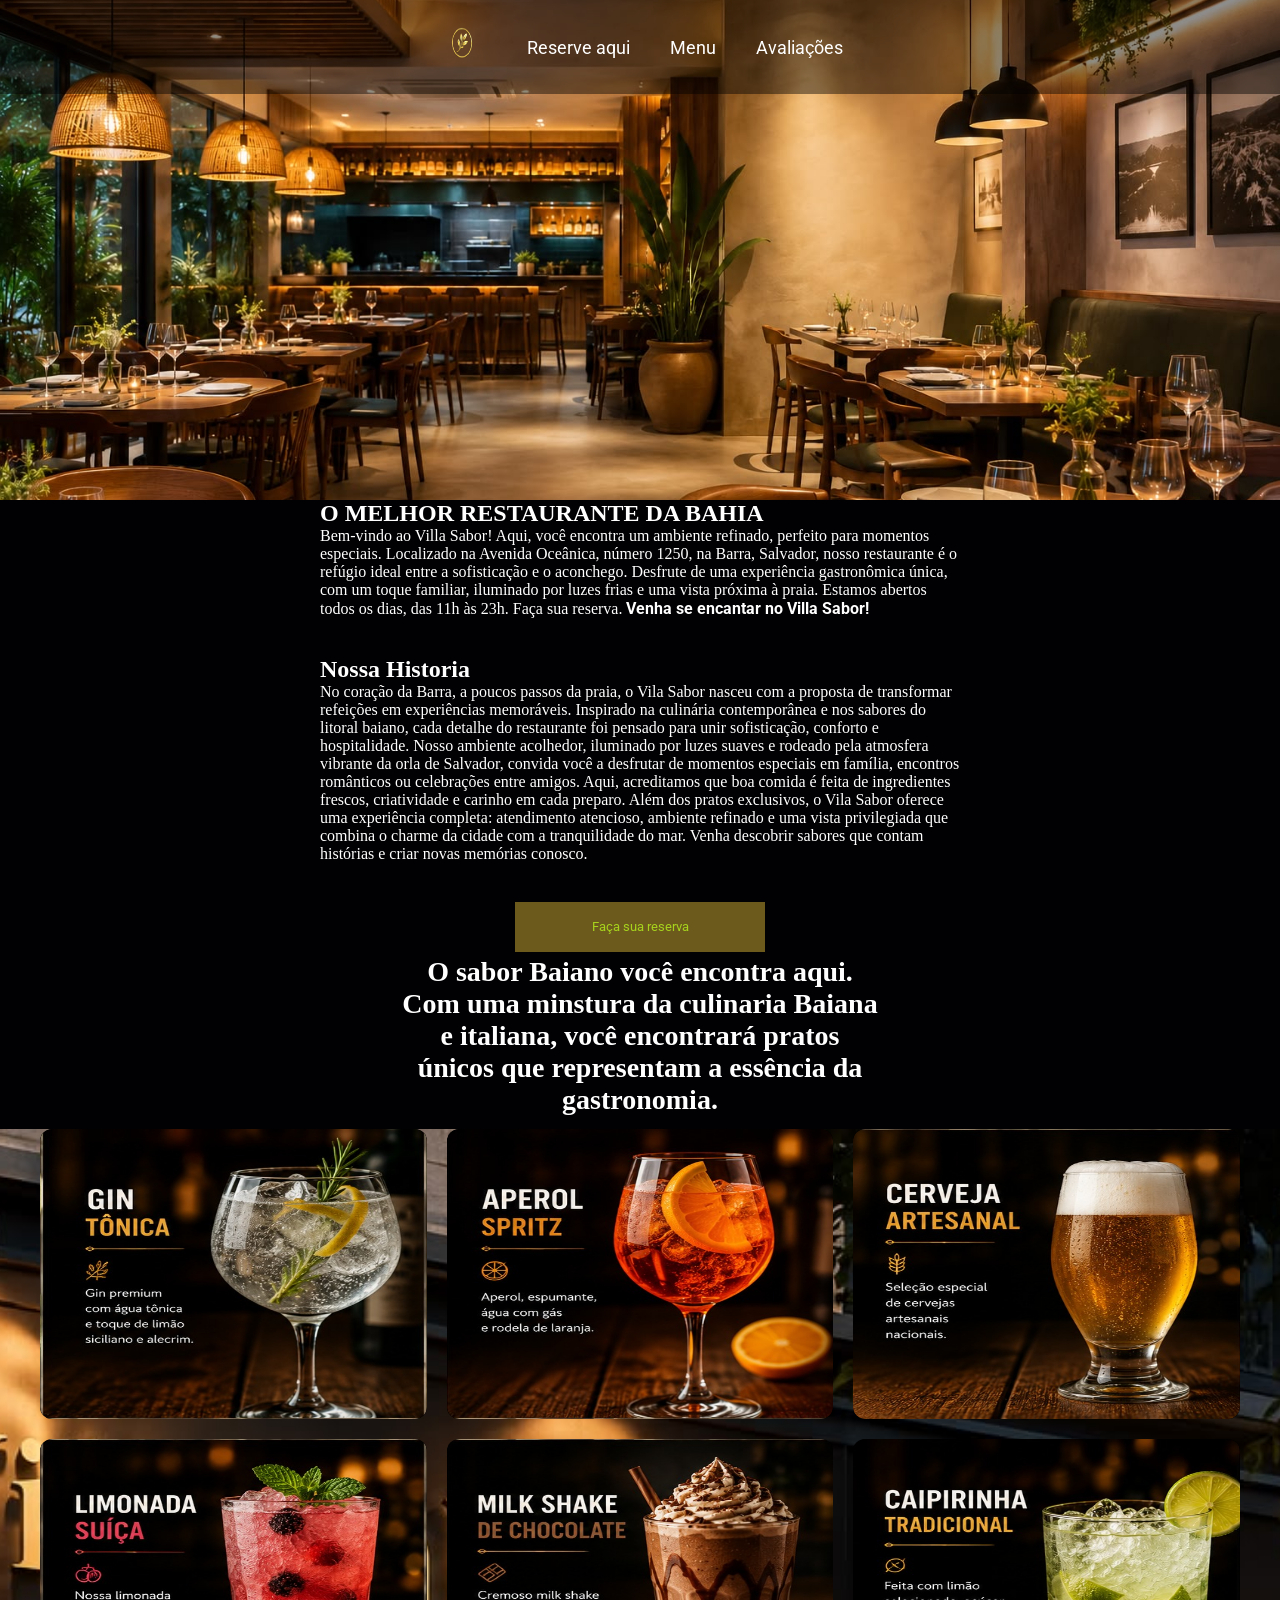
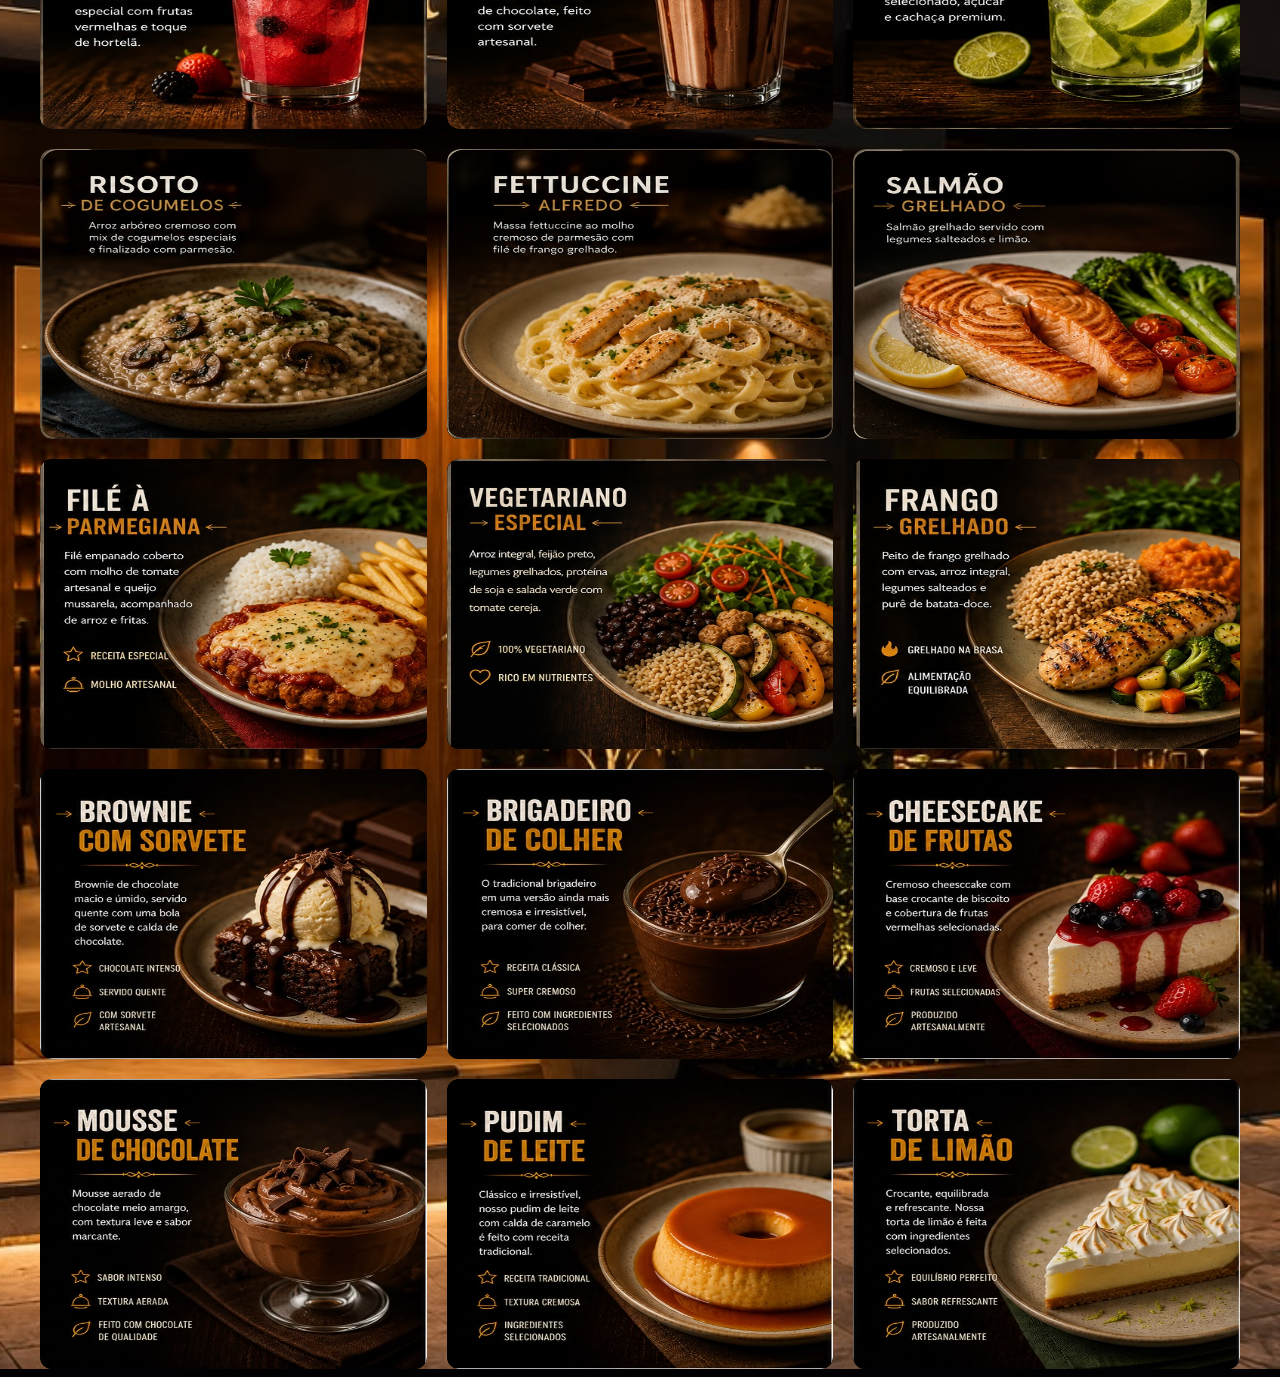
==== index.html @ 65ae5506 "Initial commit" ====
<!DOCTYPE html>
<html lang="pt-br">
<head>
    <meta charset="UTF-8">
    <meta name="viewport" content="width=device-width, initial-scale=1.0">
    <link rel="stylesheet" href="style.css">
    <link rel="preconnect" href="https://fonts.googleapis.com">
<link rel="preconnect" href="https://fonts.gstatic.com" crossorigin>
<link href="https://fonts.googleapis.com/css2?family=Roboto:ital,wght@0,100..900;1,100..900&display=swap" rel="stylesheet">
<style>
@import url('https://fonts.googleapis.com/css2?family=Manrope:wght@200..800&display=swap');
</style>
    <title>RestôMenu</title>
</head>
<body>

  <header class="header">
<nav class="navbar">
<ul id="nav">
  <li><a href="#home"><img src="./img/ChatGPT Image 12 de jun. de 2026, 13_24_04.png" alt="logo restobar" class="logo"></a></li>
  <li><a href="reserva.html">Reserve aqui</a></li>
  <li><a href="#menu">Menu</a></li>
  <li><a href="#review">Avaliações</a></li>
</ul>
</nav>
  </header>
    <main>
        <section class="home">
              <div class="content">
                <h1 class="tit">O MELHOR RESTAURANTE DA BAHIA</h1>
                <p class="textog">Bem-vindo ao Villa Sabor! Aqui, você encontra um ambiente refinado, perfeito para momentos especiais. Localizado
                 na Avenida Oceânica, número 1250, na Barra, Salvador, nosso restaurante é o refúgio ideal entre a sofisticação e o
                  aconchego. Desfrute de uma experiência gastronômica única, com um toque familiar, iluminado por luzes frias e uma 
                  vista próxima à praia. Estamos abertos todos os dias, das 11h às 23h. Faça sua reserva. <strong>Venha se encantar no Villa Sabor!</strong></p>
                <br><br>
                  <h2 class="tit">Nossa Historia</h2>
                  <p class="textog">No coração da Barra, a poucos passos da praia, o Vila Sabor nasceu com a proposta de transformar refeições em experiências 
                    memoráveis. Inspirado na culinária contemporânea e nos sabores do litoral baiano, cada detalhe do restaurante foi pensado para 
                    unir sofisticação, conforto e hospitalidade. Nosso ambiente acolhedor, iluminado por luzes suaves e rodeado pela atmosfera vibrante 
                    da orla de Salvador, convida você a desfrutar de momentos especiais em família, encontros românticos ou celebrações entre amigos. Aqui,
                     acreditamos que boa comida é feita de ingredientes frescos, criatividade e carinho em cada preparo. Além dos pratos exclusivos, o Vila 
                     Sabor oferece uma experiência completa: atendimento atencioso, ambiente refinado e uma vista privilegiada que combina o charme da cidade 
                     com a tranquilidade do mar. Venha descobrir sabores que contam histórias e criar novas memórias conosco.</p>
                  <br><br>
                  <div class="box1">
                    <div class="btn">
                      <a href="reserva.html">
                    <button  class="btn btn-three">Faça sua reserva </button>
                      </a>                                
                    </div>
                  </div>
             </div>
          </div>            
        </section>
        <section class="sobre">
            <div>
            <h1 class="tit2">O sabor Baiano você encontra aqui. <br> Com uma minstura da culinaria Baiana e italiana, você encontrará pratos únicos que representam a essência da gastronomia.</h1>
          </div>
        </section>
        <section class="menu" id="menu">
          <div  class="imgfundo">
            <ul class="pratos">
              <li class="pratos1">
                <img src="img/WhatsApp Image 2026-06-12 at 10.32.41.jpeg" alt="gintonica">
                <p class="valor">R$ 15,00</p>
              </li>
              <li class="pratos1">
                <img src="img/WhatsApp Image 2026-06-12 at 10.32.42 (1).jpeg" alt="aperol spritz">
                <p class="valor">R$  25,00</p>
              </li>
              <li class="pratos1">
                <img src="img/WhatsApp Image 2026-06-12 at 10.32.42 (2).jpeg" alt="cerveja artesanal">
                <p class="valor">R$  6,50</p>
              </li>
              <li class="pratos1">
                <img src="img/WhatsApp Image 2026-06-12 at 10.32.42 (3).jpeg" alt="limonada suiça">
                <p class="valor">R$ 12,00</p>
              </li>
              <li class="pratos1">
                <img src="img/WhatsApp Image 2026-06-12 at 10.32.42 (4).jpeg" alt="milk shake de chocolate">
                <p class="valor">R$ 18,99</p>
              </li>
              <li class="pratos1">
                <img src="img/WhatsApp Image 2026-06-12 at 10.32.42.jpeg" alt="caipirinha tradicional">
                <p class="valor">R$ 17,00</p>
              </li>
              <li class="pratos1">
                <img src="img/WhatsApp Image 2026-06-12 at 10.35.01 (1).jpeg" alt="risoto de cogumelos">
                <p class="valor">R$ 45,00</p>
              </li>
              <li class="pratos1">
                <img src="img/WhatsApp Image 2026-06-12 at 10.35.01 (2).jpeg" alt="fettuccine alfredo">
                <p class="valor">R$ 38,00 </p>
              </li>
              <li class="pratos1">
                <img src="img/WhatsApp Image 2026-06-12 at 10.35.01.jpeg" alt="salmão grelhado">
                <p class="valor">R$ 60,00</p>
              </li>
              <li class="pratos1">
                <img src="img/WhatsApp Image 2026-06-12 at 10.35.02 (1).jpeg" alt="file a parmegiana">
                <p class="valor">R$ 30,00</p>
              </li>
              <li class="pratos1">
                <img src="img/WhatsApp Image 2026-06-12 at 10.35.02 (2).jpeg" alt="vegetariano">
                <p class="valor">R$ 25,00</p>
              </li>
              <li class="pratos1">
                <img src="img/frango.jpeg" alt="frango">
                <p class="valor">R$ 32,00</p>
              </li>
              <li class="pratos1">
                <img src="img/beownie.jpeg" alt="beownie">
                <p class="valor">R$ 12,00</p>
              </li>
              <li class="pratos1">
                <img src="img/brigadeiro.jpeg" alt="Brigadeiro de colher">
                <p class="valor">R$ 10,00</p>
              </li>
              <li class="pratos1">
                <img src="img/cheesecake.jpeg" alt="cheesecake">
                <p class="valor">R$ 20,00</p>
              </li>
              <li class="pratos1">
                <img src="img/mousse.jpeg" alt="mousse">
                <p class="valor">R$ 15,00</p>
              </li>
              <li class="pratos1">
                <img src="img/pudim.jpeg" alt="pudim">
                <p class="valor">R$ 11,99</p>
              </li>
              <li class="pratos1">
                <img src="img/torta.jpeg" alt="torta de limão">
                <p class="valor">R$ 20,00</p>
              </li>
            </ul>
        </div>
      </section>
    <section class="Avaliações">

    </section>
    </main>
<footer>

</footer>

  <script src="principal.js"></script>
</body>
</html>
---- style.css ----
:root{
    --main-color: #d3ad7f;
    --black: #13131a;
    --bg: #010103;
    --border: 0.1rem solid rgba(255,255,255,0.3);
    font-size: 10px;
}

* {
    margin: 0;
    padding: 0;
    outline: none;
    border: none;
    text-decoration: none;
    transition: 0.2s linear;
    font-family: "Roboto", sans-serif;
}
/*Formatação dos textos*/
.textog{
  font-family: Cambria, Cochin, Georgia, Times, 'Times New Roman', serif;
}
.tit{
  font-family: 'Times New Roman', Times, serif;
}
.tit2{
  text-align: center;
  font-family: Georgia, 'Times New Roman', Times, serif;
  font-size: 2.8em;
  max-width: 480px;
  padding: 5px;
  margin: 0 auto;
}


.header{
    background-image: url("img/back.jpeg");
    background-size: cover;
    background-position: center;
    background-repeat: no-repeat;
    min-height: 500px; 
    width: 100%;
}


.navbar{
     background-color: rgba(0, 0, 0, 0.445);
}
#nav{
    display: flex;
    justify-content: center;
    align-items: center;
    gap: 20px;
    list-style: none;
   
}
.navbar a {
    margin: 0 1rem;
    font-size: 1.8rem;
    color: #fff;
}
.navbar a:hover {
        color: var(--main-color);
        border-bottom: 0.1rem solid  --main-color;
        padding-bottom: 0.5rem;
        font-size: 2rem;
}
    
.logo{
    width: 50px;
    height: 50px;
    margin: 20px auto;
    border-radius: 50%;
    overflow: hidden;

}

body{
    background-color: #010103;
    color: #fff;
}

.home{
    display: flex;
    justify-content: center;
    align-items: center;
    height: 100%;
}
.content{
    font-size: 1.6em;
    width: 50%;
    margin: 0 auto;
}

div[class*=box] {
  height: 33.33%;
  width: 100%; 
  display: flex;
  justify-content: center;
  align-items: center;
}



.btn {
  line-height: 50px;
  height: 50px;
  text-align: center;
  width: 250px;
  cursor: pointer;
  background-color:#01010300;
}

.btn-three {
  color: #79fa00;
  transition: all 0.5s;
  position: relative;
}
.btn-three::before {
  content: '';
  position: absolute;
  top: 0;
  left: 0;
  width: 100%;
  height: 100%;
  z-index: 1;
  background-color: rgba(211, 175, 55, 0.514);
  transition: all 0.3s;
}
.btn-three:hover::before {
  opacity: 0 ;
  transform: scale(0.5,0.5);
}
.btn-three::after {
  content: '';
  position: absolute;
  top: 0;
  left: 0;
  width: 100%;
  height: 100%;
  z-index: 1;
  opacity: 0;
  transition: all 0.3s;
  border: 1px solid rgba(211, 175, 55, 0.425);
  transform: scale(1.2,1.2);
}
.btn-three:hover::after {
  opacity: 1;
  transform: scale(1,1);
}

/* Imagem de  fundo do menu de pratos*/
.imgfundo{
  background-image: url("img/frente.jpeg");
  background-size: cover;
    background-position: center;
    background-repeat: no-repeat;
    min-height: 500px; 
}
/*Formatação dos pratos */
.pratos{
    display: grid;
    grid-template-columns: repeat(3, 1fr); /* tres colunas iguais */
    gap: 20px;
    list-style: none;
    padding: 0px;
    margin: 8px auto;
    max-width: 1200px;
}
.pratos1{
    position: relative;
    overflow: hidden;
    cursor: pointer;
    background-color: #000;
    color: white;
    border-radius: 12px;
    aspect-ratio: 4 / 3;
    min-height: 220px;
}
.pratos1 img {
    width: 100%;
    height: 100%;
    object-fit: full;
    border-radius: 12px;
    display: block;
    transition: transform 0.3s ease;
}

.pratos1 .valor{
    position: absolute;
    inset: 0;
    display: flex;
    align-items: center;
    justify-content: center;
    padding: 1rem;
    font-size: 1.5rem;
    opacity: 0;
    transition: opacity 0.3s ease;
    text-align: center;
    color: #fff;
    background: rgba(0, 0, 0, 0.45);
}

.pratos1:hover img{
    transform: scale(1.05);
}

.pratos1:hover .valor{
    opacity: 1;
}

@media (max-width: 1080px) {
    .pratos{
        grid-template-columns: repeat(3, 1fr);
    }
}

@media (max-width: 760px) {
    .pratos{
        grid-template-columns: repeat(2, 1fr);
    }
}

@media (max-width: 520px) {
    .pratos{
        grid-template-columns: 1fr;
    }
}
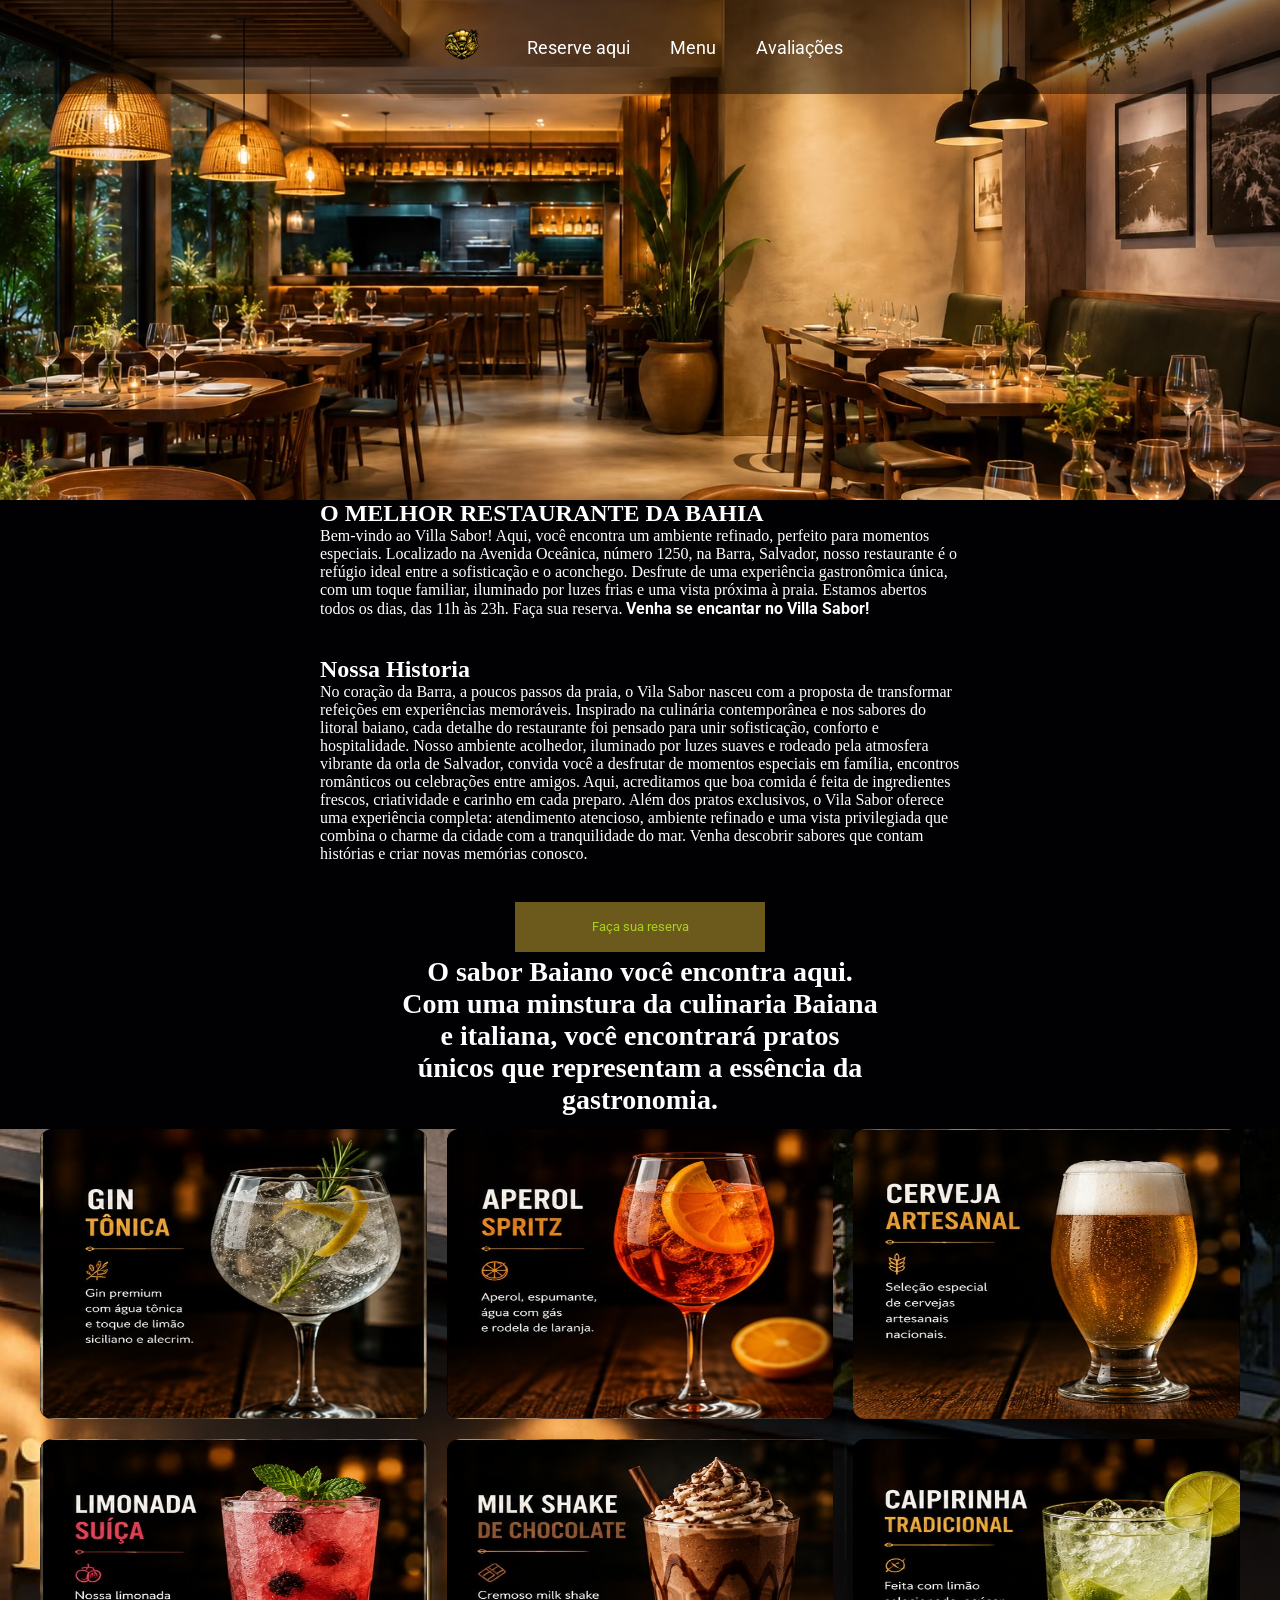
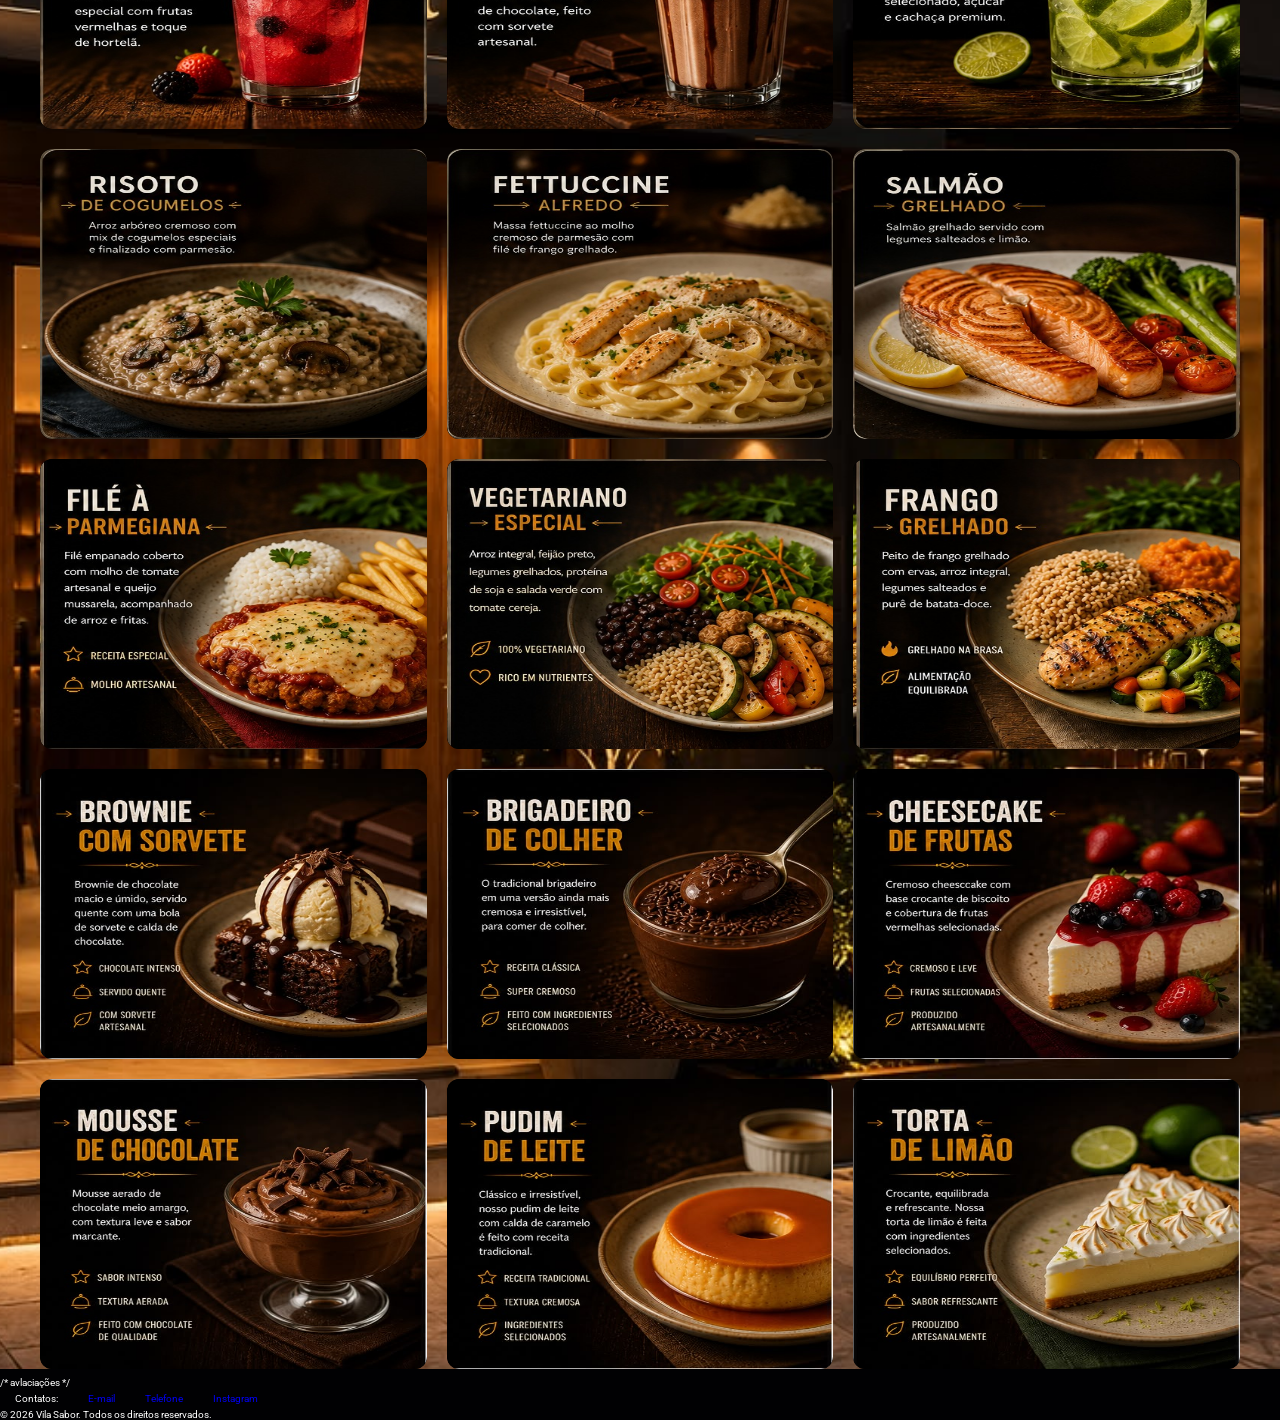
==== commit 49ad6047: "att atualização de comentarios do site" ====
--- a/index.html
+++ b/index.html
@@ -7,20 +7,18 @@
     <link rel="preconnect" href="https://fonts.googleapis.com">
 <link rel="preconnect" href="https://fonts.gstatic.com" crossorigin>
 <link href="https://fonts.googleapis.com/css2?family=Roboto:ital,wght@0,100..900;1,100..900&display=swap" rel="stylesheet">
-<style>
-@import url('https://fonts.googleapis.com/css2?family=Manrope:wght@200..800&display=swap');
-</style>
-    <title>RestôMenu</title>
+    <link rel="shortcut icon" href="./img/favicon.png" type="image/x-icon">
+    <title>Vila Sabor</title>
 </head>
 <body>
 
   <header class="header">
 <nav class="navbar">
 <ul id="nav">
-  <li><a href="#home"><img src="./img/ChatGPT Image 12 de jun. de 2026, 13_24_04.png" alt="logo restobar" class="logo"></a></li>
+  <li><a href="#home"><img src="./img/favicon.png" alt="logo restobar" class="logo"></a></li>
   <li><a href="reserva.html">Reserve aqui</a></li>
   <li><a href="#menu">Menu</a></li>
-  <li><a href="#review">Avaliações</a></li>
+  <li><a href="#Avaliações">Avaliações</a></li>
 </ul>
 </nav>
   </header>
@@ -135,14 +133,39 @@
             </ul>
         </div>
       </section>
-    <section class="Avaliações">
-
+      /* avlaciações */
+    <section id="Avaliações">
+      <div id="disqus_thread"></div>
+<script>
+    /**
+    *  RECOMMENDED CONFIGURATION VARIABLES: EDIT AND UNCOMMENT THE SECTION BELOW TO INSERT DYNAMIC VALUES FROM YOUR PLATFORM OR CMS.
+    *  LEARN WHY DEFINING THESE VARIABLES IS IMPORTANT: https://disqus.com/admin/universalcode/#configuration-variables    */
+    /*
+    var disqus_config = function () {
+    this.page.url = PAGE_URL;  // Replace PAGE_URL with your page's canonical URL variable
+    this.page.identifier = PAGE_IDENTIFIER; // Replace PAGE_IDENTIFIER with your page's unique identifier variable
+    };
+    */
+    (function() { // DON'T EDIT BELOW THIS LINE
+    var d = document, s = d.createElement('script');
+    s.src = 'https://vila-sabor.disqus.com/embed.js';
+    s.setAttribute('data-timestamp', +new Date());
+    (d.head || d.body).appendChild(s);
+    })();
+</script>
+<noscript>Please enable JavaScript to view the <a href="https://disqus.com/?ref_noscript">comments powered by Disqus.</a></noscript>
     </section>
     </main>
 <footer>
-
+  <ul class="rdp">
+    <li class="fott">Contatos:</li>
+    <li class="fott"><a href="mailto:vilasabor2025@gmail.com">E-mail</a></li>
+    <li class="fott"><a href="tel:+5571993134883">Telefone</a></li>
+    <li class="fott"><a href="https://www.instagram.com/deivide_souzad/" target="_blank">Instagram</a></li>
+  </ul>
+&copy; 2026 Vila Sabor. Todos os direitos reservados.
 </footer>
-
+  <script id="dsq-count-scr" src="//vila-sabor.disqus.com/count.js" async></script>
   <script src="principal.js"></script>
 </body>
 </html>
--- a/style.css
+++ b/style.css
@@ -227,8 +227,22 @@
     }
 }
 
-
-
-
-
-
+/* Rodapé */
+
+.rdp{
+    display: flex;
+    justify-content: initial;
+    align-items: center;
+    list-style: none;
+}
+
+.fott{
+    margin: 0 1rem;
+    padding: 5px;
+}
+
+
+
+
+
+
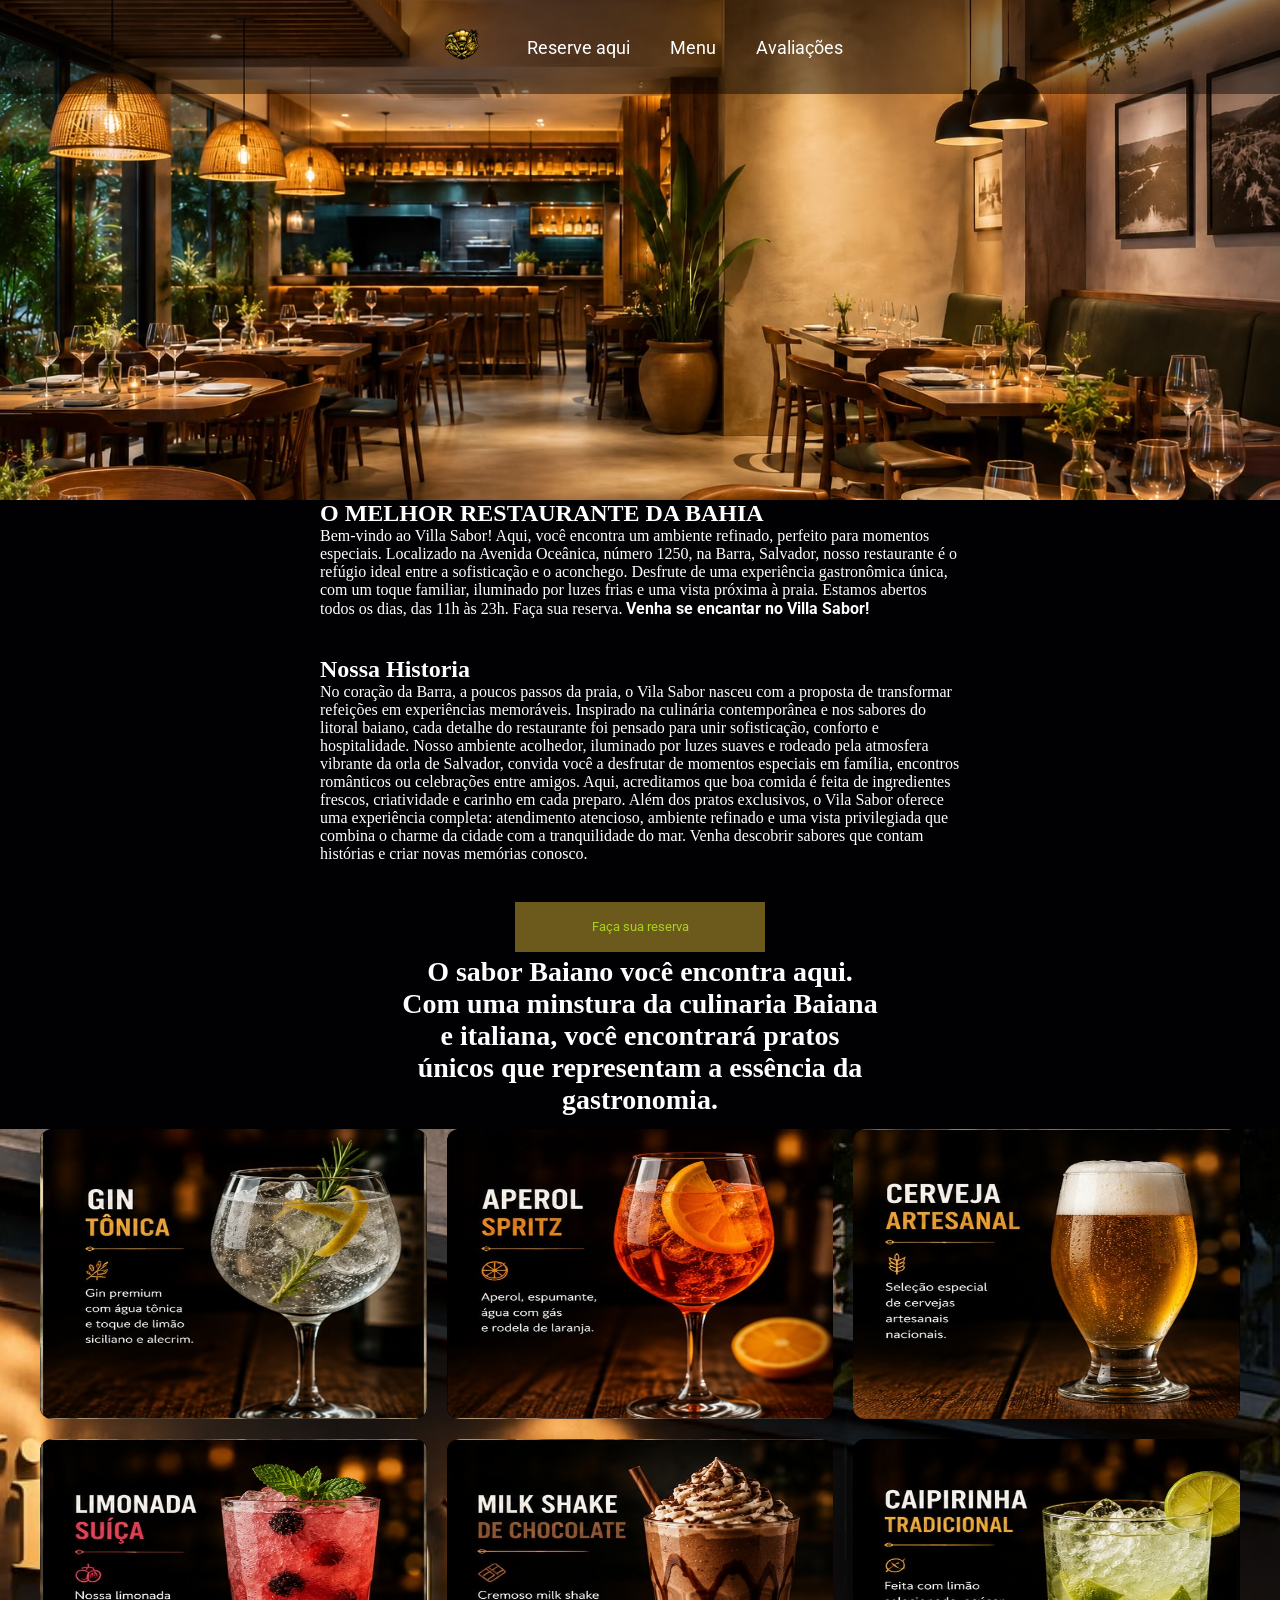
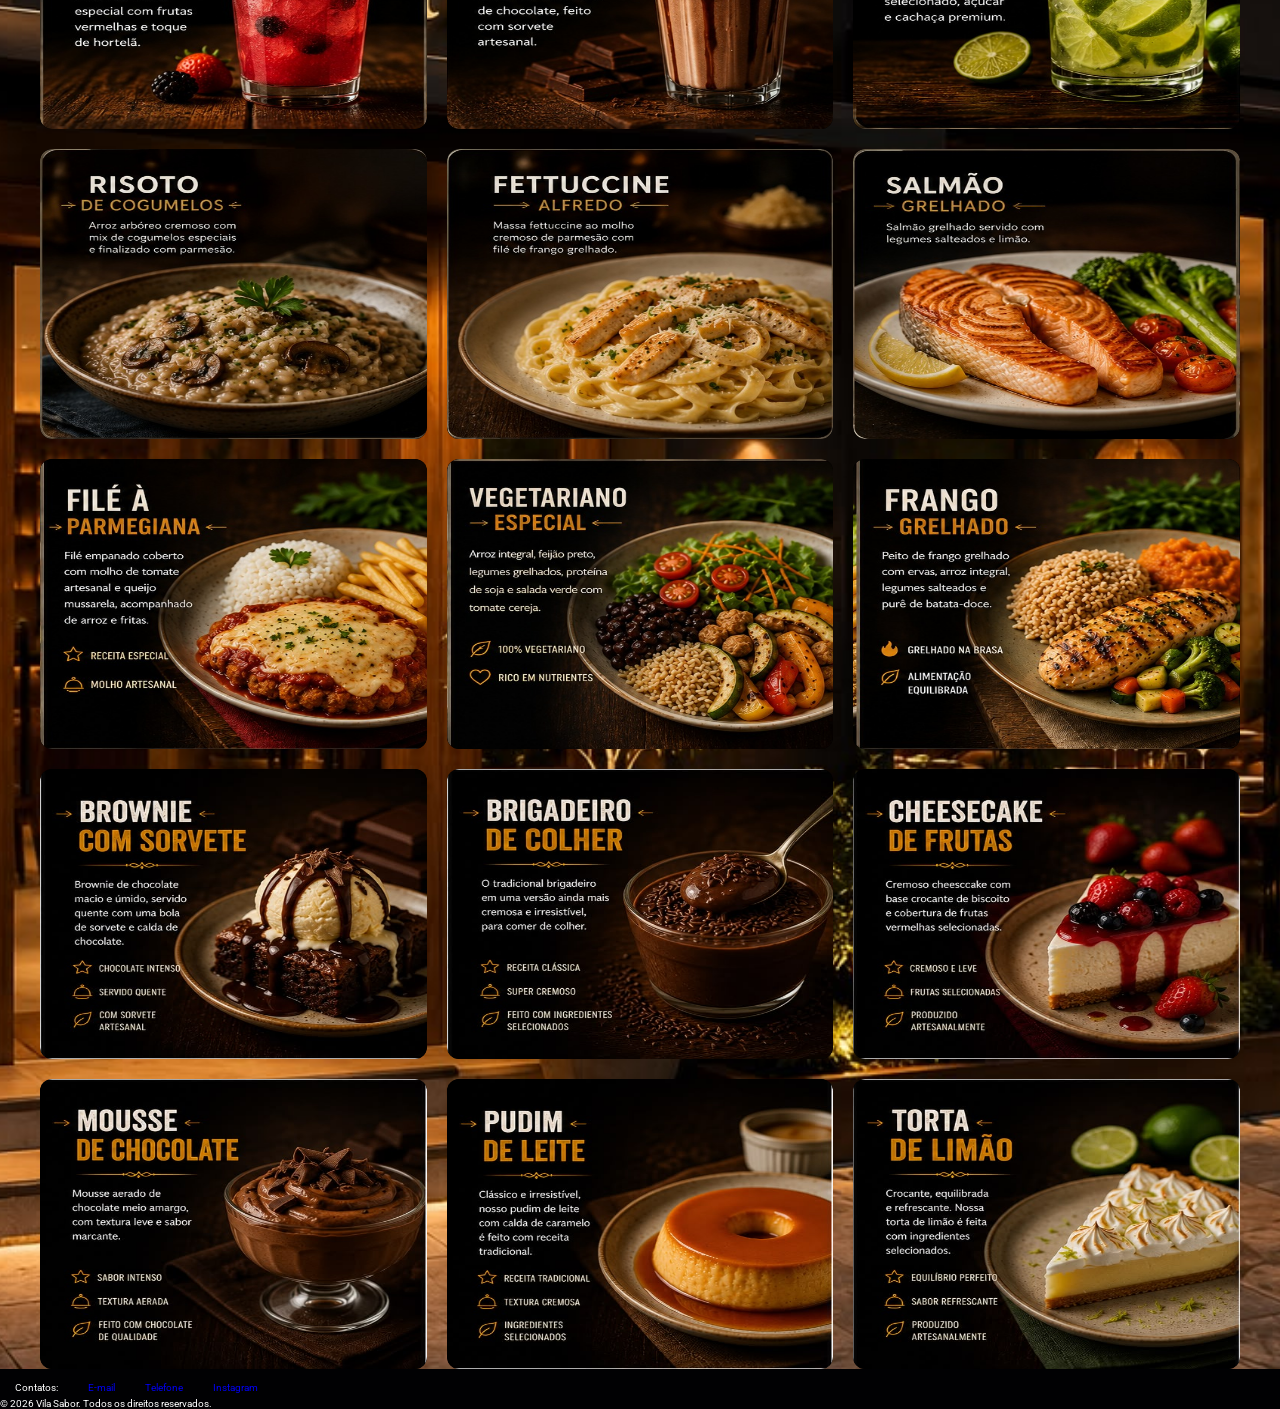
==== commit b03f507e: "Update index.html" ====
--- a/index.html
+++ b/index.html
@@ -133,7 +133,7 @@
             </ul>
         </div>
       </section>
-      /* avlaciações */
+      
     <section id="Avaliações">
       <div id="disqus_thread"></div>
 <script>
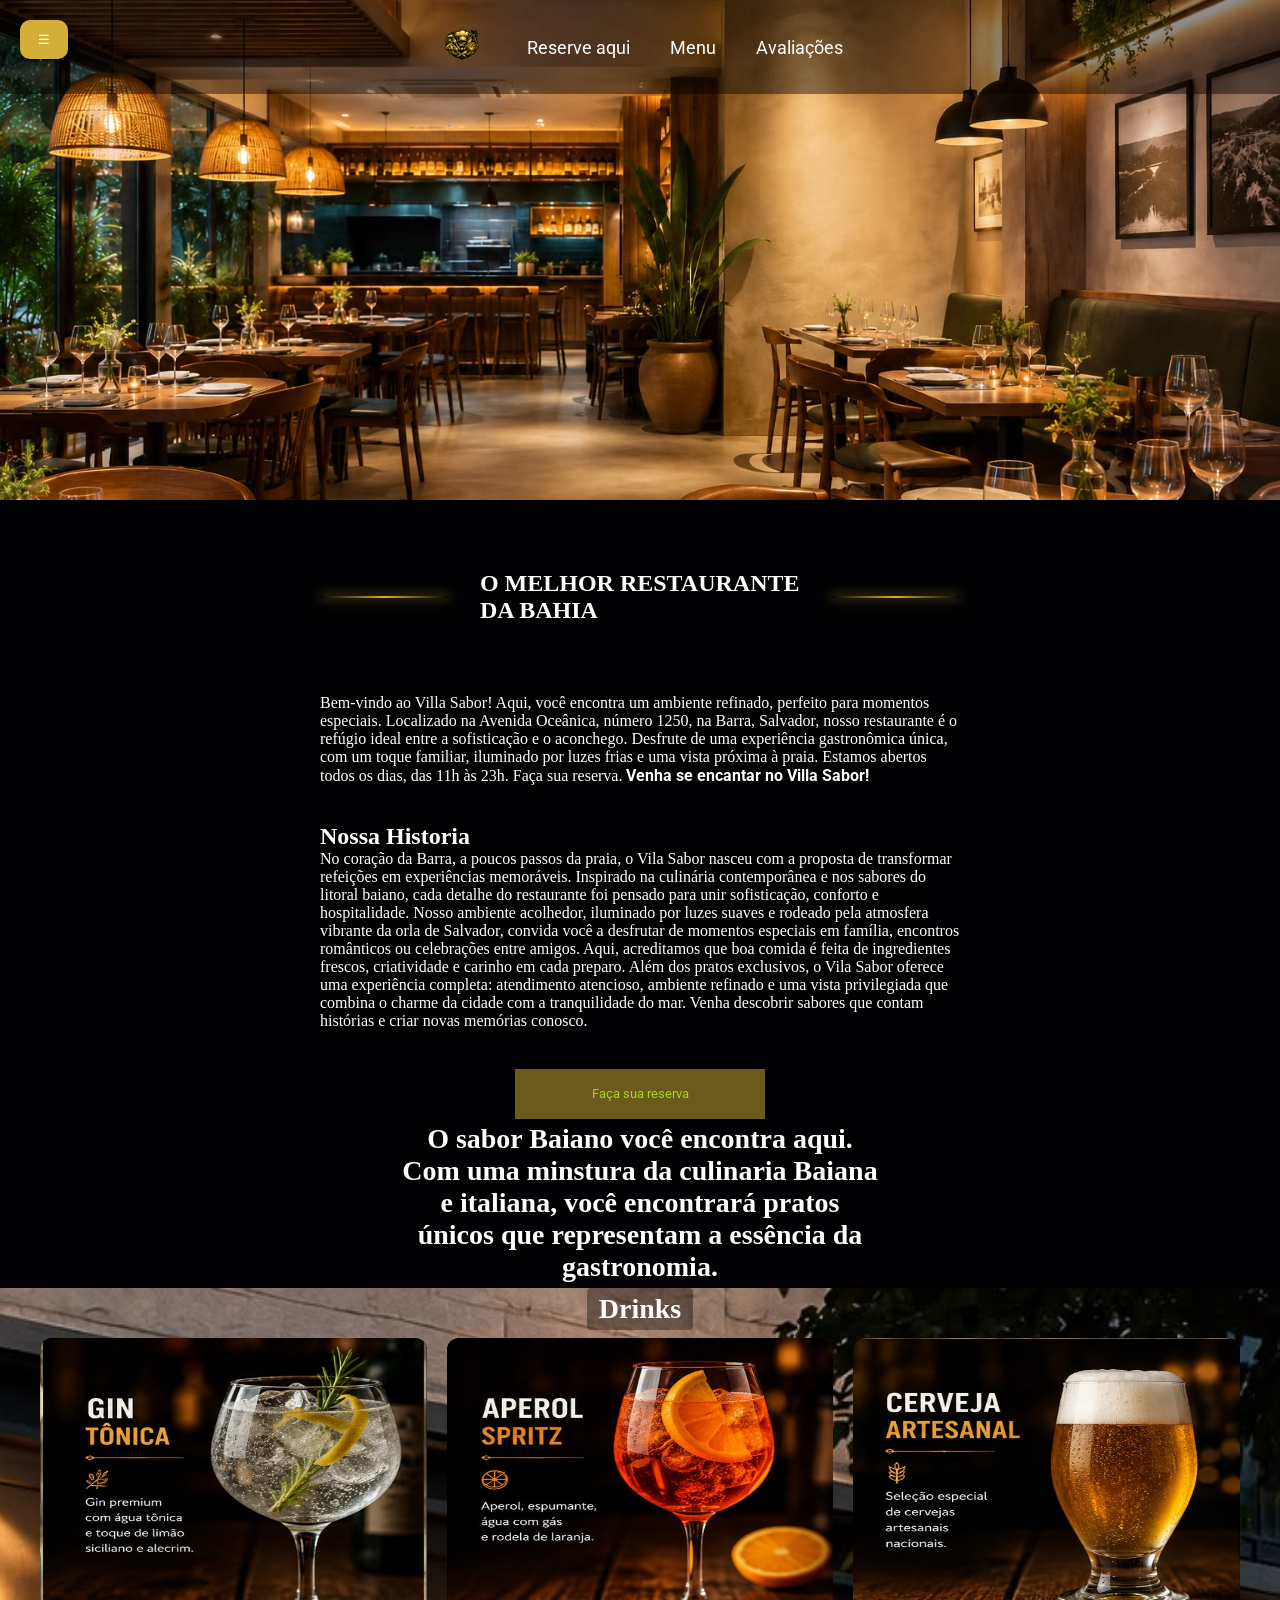
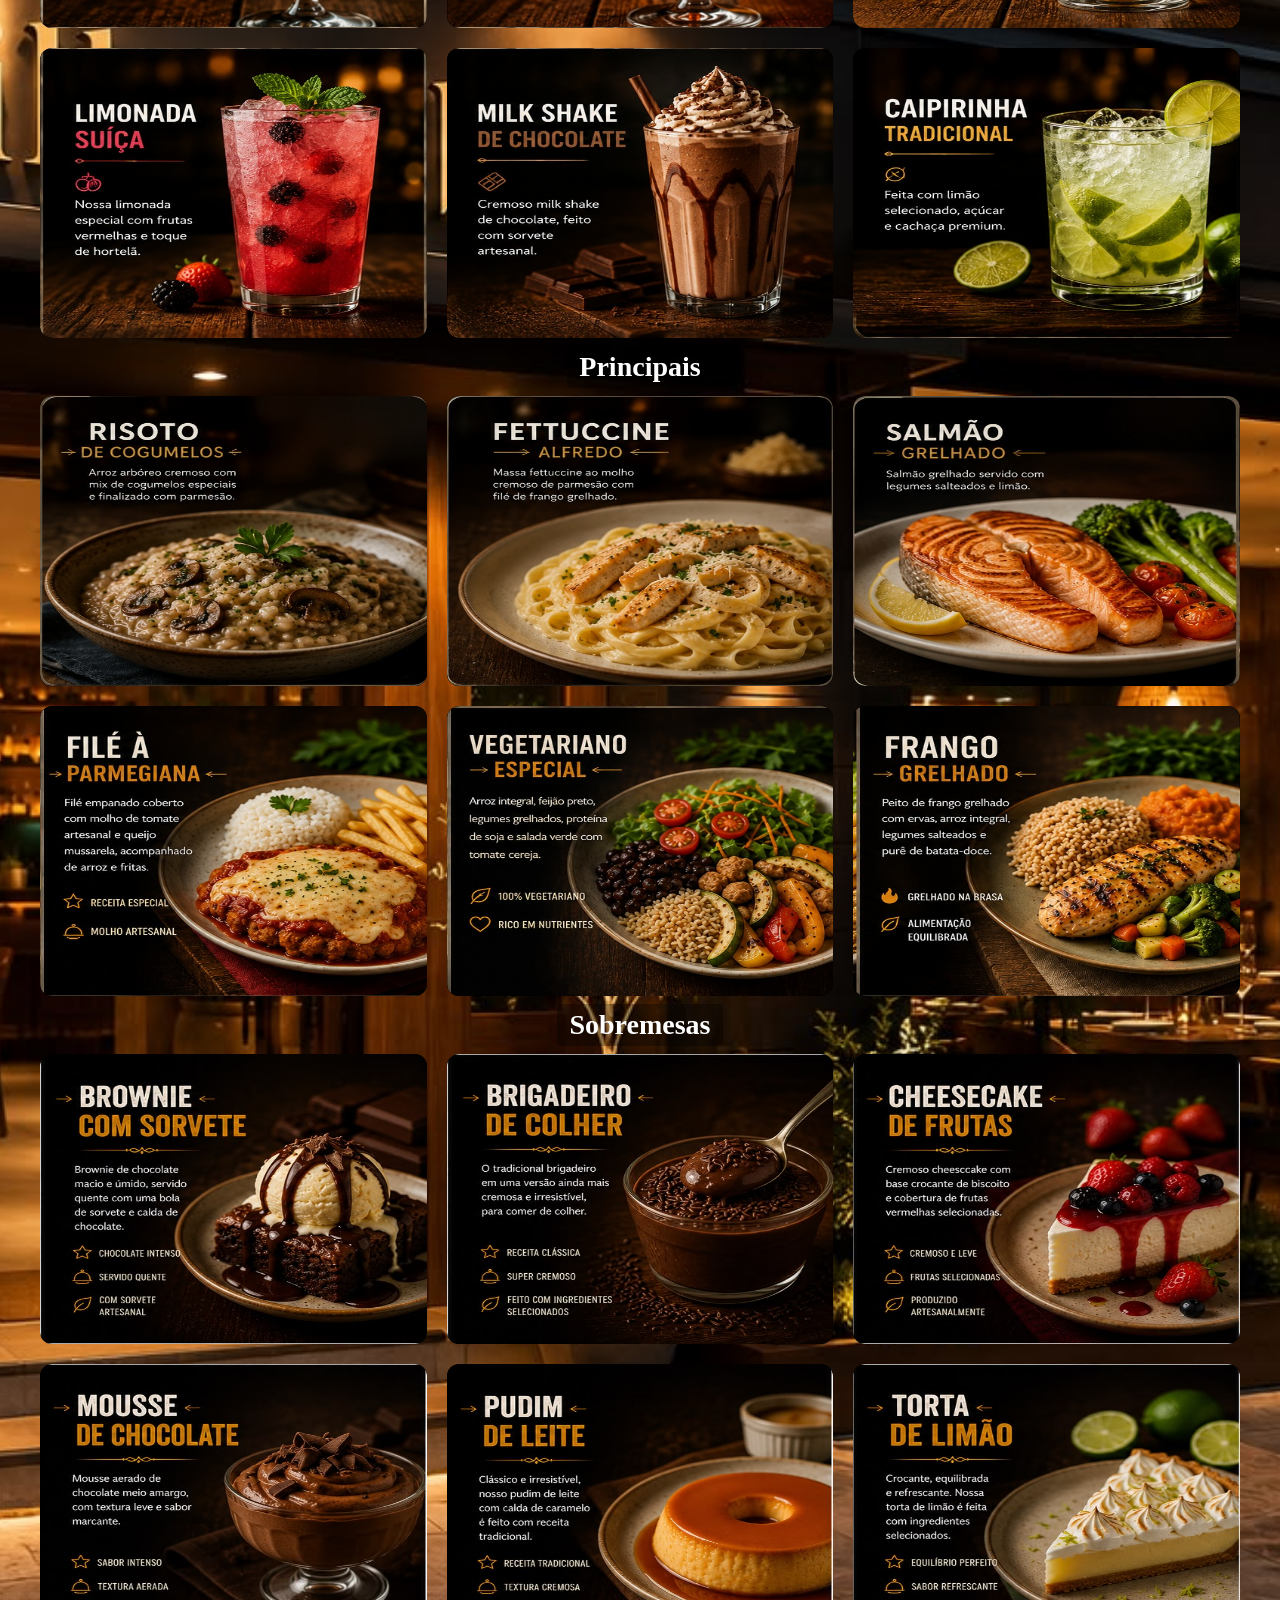
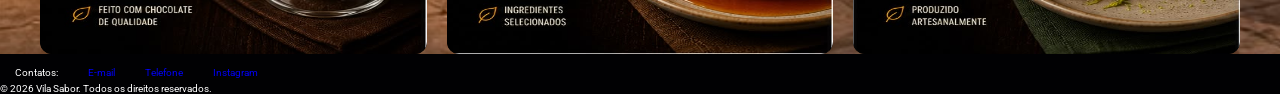
==== commit 1cad8f14: "tentativa de barra responsiva e detalhes talvez eu tire novamente essas alterações" ====
--- a/index.html
+++ b/index.html
@@ -24,8 +24,43 @@
   </header>
     <main>
         <section class="home">
+          <!--Teste de seção responsiva-->
+          <button id="menu-btn">☰</button>
+
+<div id="sidebar">
+
+    <h2>Vila Sabor</h2>
+
+    <div class="item">
+        <img src="img/massa.avif">
+        <span>Massas Artesanais</span>
+    </div>
+
+    <div class="item">
+        <img src="img/muqq.png">
+        <span>Moqueca Baiana</span>
+    </div>
+
+    <div class="item">
+        <img src="img/pizza.jpg">
+        <span>Pizzas</span>
+    </div>
+
+    <div class="item">
+        <img src="img/int.jpg">
+        <span>Nosso Ambiente</span>
+    </div>
+
+</div>
+
+          <!--Fim do teste-->
+
               <div class="content">
-                <h1 class="tit">O MELHOR RESTAURANTE DA BAHIA</h1>
+                <div class="tit1">
+                  <span></span>
+                <h1 id="h1">O MELHOR RESTAURANTE DA BAHIA</h1>
+                <span></span>
+                </div>
                 <p class="textog">Bem-vindo ao Villa Sabor! Aqui, você encontra um ambiente refinado, perfeito para momentos especiais. Localizado
                  na Avenida Oceânica, número 1250, na Barra, Salvador, nosso restaurante é o refúgio ideal entre a sofisticação e o
                   aconchego. Desfrute de uma experiência gastronômica única, com um toque familiar, iluminado por luzes frias e uma 
@@ -57,6 +92,7 @@
         </section>
         <section class="menu" id="menu">
           <div  class="imgfundo">
+            <h2 class="tps">Drinks</h2>
             <ul class="pratos">
               <li class="pratos1">
                 <img src="img/WhatsApp Image 2026-06-12 at 10.32.41.jpeg" alt="gintonica">
@@ -82,6 +118,9 @@
                 <img src="img/WhatsApp Image 2026-06-12 at 10.32.42.jpeg" alt="caipirinha tradicional">
                 <p class="valor">R$ 17,00</p>
               </li>
+              </ul>
+                <h2 class="tps">Principais</h2>
+                <ul class="pratos">
               <li class="pratos1">
                 <img src="img/WhatsApp Image 2026-06-12 at 10.35.01 (1).jpeg" alt="risoto de cogumelos">
                 <p class="valor">R$ 45,00</p>
@@ -106,6 +145,9 @@
                 <img src="img/frango.jpeg" alt="frango">
                 <p class="valor">R$ 32,00</p>
               </li>
+              </ul>
+              <h2 class="tps">Sobremesas</h2>
+              <ul class="pratos">
               <li class="pratos1">
                 <img src="img/beownie.jpeg" alt="beownie">
                 <p class="valor">R$ 12,00</p>
@@ -133,7 +175,7 @@
             </ul>
         </div>
       </section>
-      
+
     <section id="Avaliações">
       <div id="disqus_thread"></div>
 <script>
--- a/style.css
+++ b/style.css
@@ -22,7 +22,10 @@
 }
 .tit{
   font-family: 'Times New Roman', Times, serif;
-}
+  display:flex;
+  text-align: center;
+}
+
 .tit2{
   text-align: center;
   font-family: Georgia, 'Times New Roman', Times, serif;
@@ -42,9 +45,11 @@
     width: 100%;
 }
 
+/*NAVBAR*/
 
 .navbar{
      background-color: rgba(0, 0, 0, 0.445);
+     box-shadow: #d4af3791;
 }
 #nav{
     display: flex;
@@ -100,7 +105,7 @@
   align-items: center;
 }
 
-
+/* BOTÃO DE RESERVA */
 
 .btn {
   line-height: 50px;
@@ -227,6 +232,18 @@
     }
 }
 
+.tps{
+    display: flex;
+    width: fit-content;
+    margin: 0 auto;
+    text-align: center;
+    font-family: 'Times New Roman', Times, serif;
+    background-color: rgba(0, 0, 0, 0.35);
+    padding: 5px 12px;
+    border-radius: 4px;
+    font-size: 2.8em;
+}
+
 /* Rodapé */
 
 .rdp{
@@ -240,9 +257,94 @@
     margin: 0 1rem;
     padding: 5px;
 }
-
-
-
-
-
-
+/*tentativa de titulo diferente*/
+#h1{
+    font-family: 'Times New Roman', Times, serif;
+    font-size: 1.5em;
+}
+.tit1{
+display:flex;
+align-items:center;
+justify-content:center;
+gap:30px;
+margin:70px 0;
+font-family: 'Times New Roman', Times, serif;
+}
+.tit1 span{
+width:120px;
+height:2px;
+background:#d4af37;
+box-shadow:0 0 12px #d4af37;
+
+}
+.tit1 span{
+height:2px;
+width:180px;
+background:linear-gradient(
+90deg,
+transparent,
+#d4af37,
+transparent
+);
+}
+/*tentativa de galeria responsiva*/
+#sidebar{
+
+position:fixed;
+top:0;
+left:-320px;
+width:320px;
+height:100vh;
+background:#111;
+color:white;
+transition:.4s;
+padding:25px;
+box-sizing:border-box;
+overflow-y:auto;
+z-index:999;
+}
+
+#sidebar.ativo{
+left:0;
+}
+
+#conteudo{
+    transition:.4s;
+}
+
+#conteudo.mover{
+margin-left:320px;
+}
+
+#menu-btn{
+    position:fixed;
+    top:20px;
+    left:20px;
+    z-index:1000;
+    padding:12px 18px;
+    border:none;
+    border-radius:10px;
+    background:#d4af37;
+    color:white;
+    cursor:pointer;
+}
+
+.item{
+margin:20px 0;
+}
+
+.item img{
+width:100%;
+border-radius:15px;
+}
+
+.item span{
+display:block;
+margin-top:10px;
+text-align:center;
+}
+
+
+
+
+
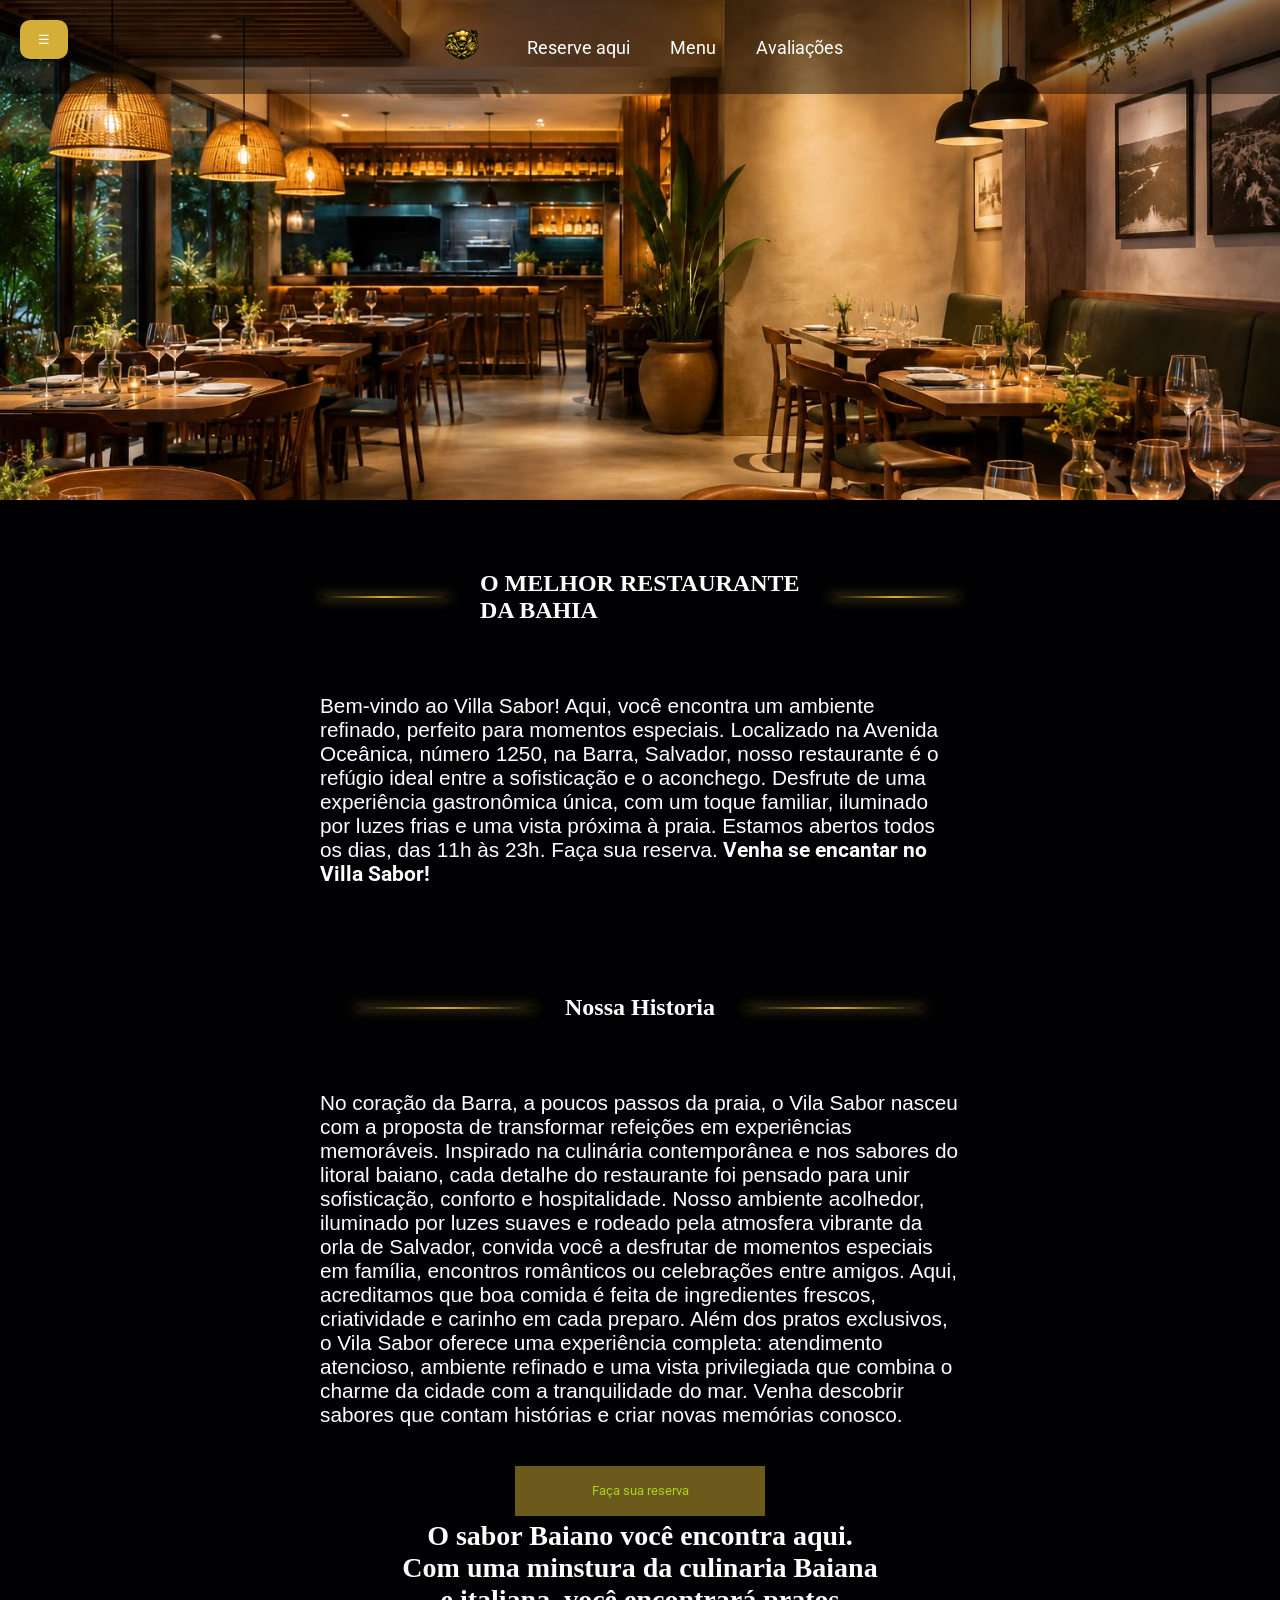
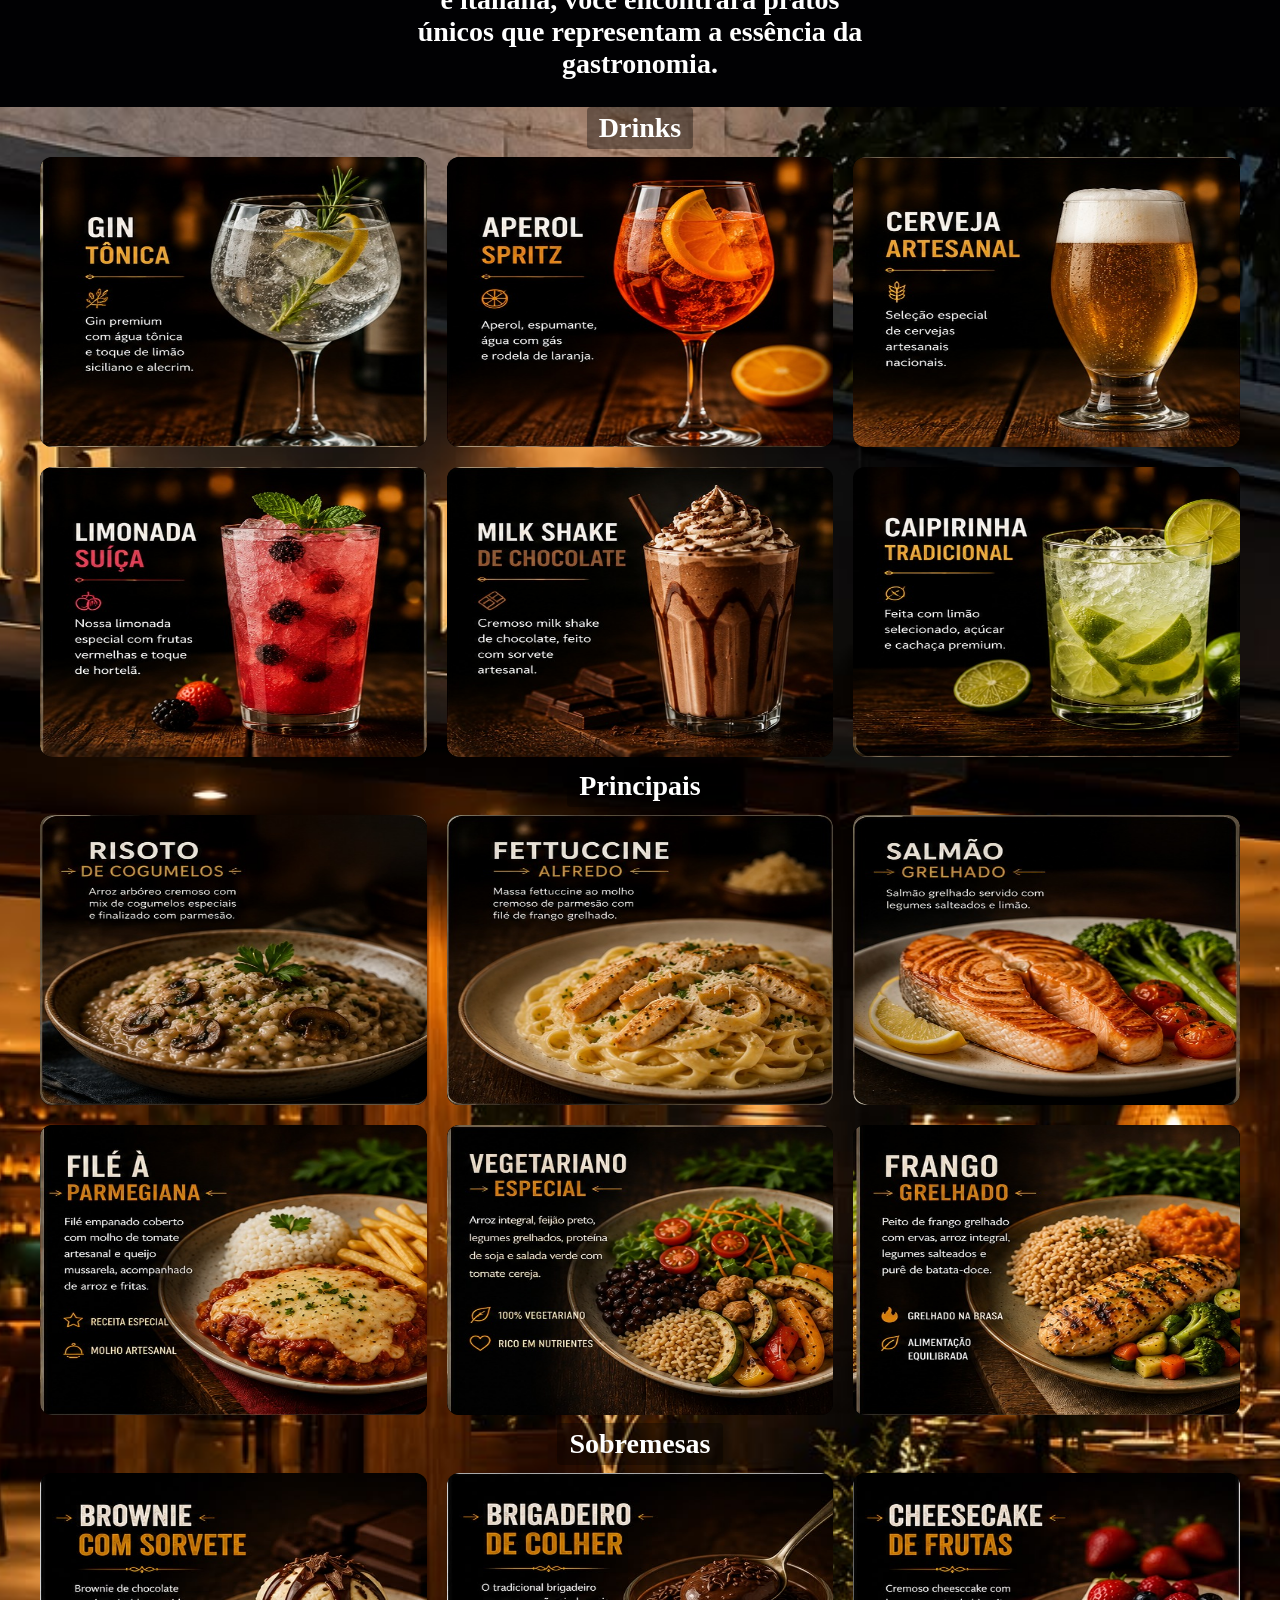
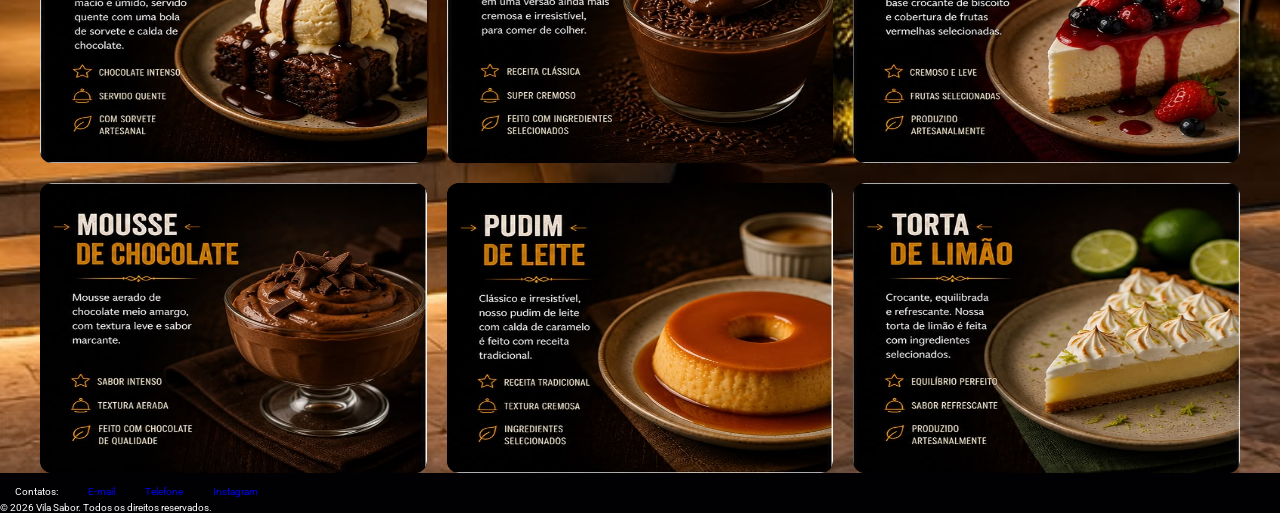
==== commit 16dcecfa: "ultima atualização pronto para a apresentação. podendo ocorrer algumas mudanças mais para frente" ====
--- a/index.html
+++ b/index.html
@@ -53,12 +53,12 @@
 
 </div>
 
-          <!--Fim do teste-->
+        <!--Fim do teste-->
 
               <div class="content">
                 <div class="tit1">
                   <span></span>
-                <h1 id="h1">O MELHOR RESTAURANTE DA BAHIA</h1>
+                <h1 class="h1">O MELHOR RESTAURANTE DA BAHIA</h1>
                 <span></span>
                 </div>
                 <p class="textog">Bem-vindo ao Villa Sabor! Aqui, você encontra um ambiente refinado, perfeito para momentos especiais. Localizado
@@ -66,7 +66,11 @@
                   aconchego. Desfrute de uma experiência gastronômica única, com um toque familiar, iluminado por luzes frias e uma 
                   vista próxima à praia. Estamos abertos todos os dias, das 11h às 23h. Faça sua reserva. <strong>Venha se encantar no Villa Sabor!</strong></p>
                 <br><br>
-                  <h2 class="tit">Nossa Historia</h2>
+                <div class="tit1">
+                  <span></span>
+                  <h2 class="h1">Nossa Historia</h2>
+                  <span></span>
+                  </div>
                   <p class="textog">No coração da Barra, a poucos passos da praia, o Vila Sabor nasceu com a proposta de transformar refeições em experiências 
                     memoráveis. Inspirado na culinária contemporânea e nos sabores do litoral baiano, cada detalhe do restaurante foi pensado para 
                     unir sofisticação, conforto e hospitalidade. Nosso ambiente acolhedor, iluminado por luzes suaves e rodeado pela atmosfera vibrante 
@@ -89,6 +93,7 @@
             <div>
             <h1 class="tit2">O sabor Baiano você encontra aqui. <br> Com uma minstura da culinaria Baiana e italiana, você encontrará pratos únicos que representam a essência da gastronomia.</h1>
           </div>
+          <br><br>
         </section>
         <section class="menu" id="menu">
           <div  class="imgfundo">
--- a/style.css
+++ b/style.css
@@ -18,12 +18,39 @@
 }
 /*Formatação dos textos*/
 .textog{
-  font-family: Cambria, Cochin, Georgia, Times, 'Times New Roman', serif;
-}
-.tit{
-  font-family: 'Times New Roman', Times, serif;
-  display:flex;
-  text-align: center;
+  font-family:'Segoe UI', Tahoma, Geneva, Verdana, sans-serif;
+  font-size: 1.3em;
+}
+/*tentativa de titulo diferente*/
+.h1{
+    font-family: 'Times New Roman', Times, serif;
+    font-size: 1.5em;
+}
+.tit1{
+display:flex;
+align-items:center;
+justify-content:center;
+gap:30px;
+margin:70px 0;
+font-family: 'Times New Roman', Times, serif;
+}
+
+.tit1 span{
+width:120px;
+height:2px;
+background:#d4af37;
+box-shadow:0 0 12px #d4af37;
+}
+
+.tit1 span{
+height:2px;
+width:180px;
+background:linear-gradient(
+90deg,
+transparent,
+#d4af37,
+transparent
+);
 }
 
 .tit2{
@@ -257,36 +284,7 @@
     margin: 0 1rem;
     padding: 5px;
 }
-/*tentativa de titulo diferente*/
-#h1{
-    font-family: 'Times New Roman', Times, serif;
-    font-size: 1.5em;
-}
-.tit1{
-display:flex;
-align-items:center;
-justify-content:center;
-gap:30px;
-margin:70px 0;
-font-family: 'Times New Roman', Times, serif;
-}
-.tit1 span{
-width:120px;
-height:2px;
-background:#d4af37;
-box-shadow:0 0 12px #d4af37;
-
-}
-.tit1 span{
-height:2px;
-width:180px;
-background:linear-gradient(
-90deg,
-transparent,
-#d4af37,
-transparent
-);
-}
+
 /*tentativa de galeria responsiva*/
 #sidebar{
 
